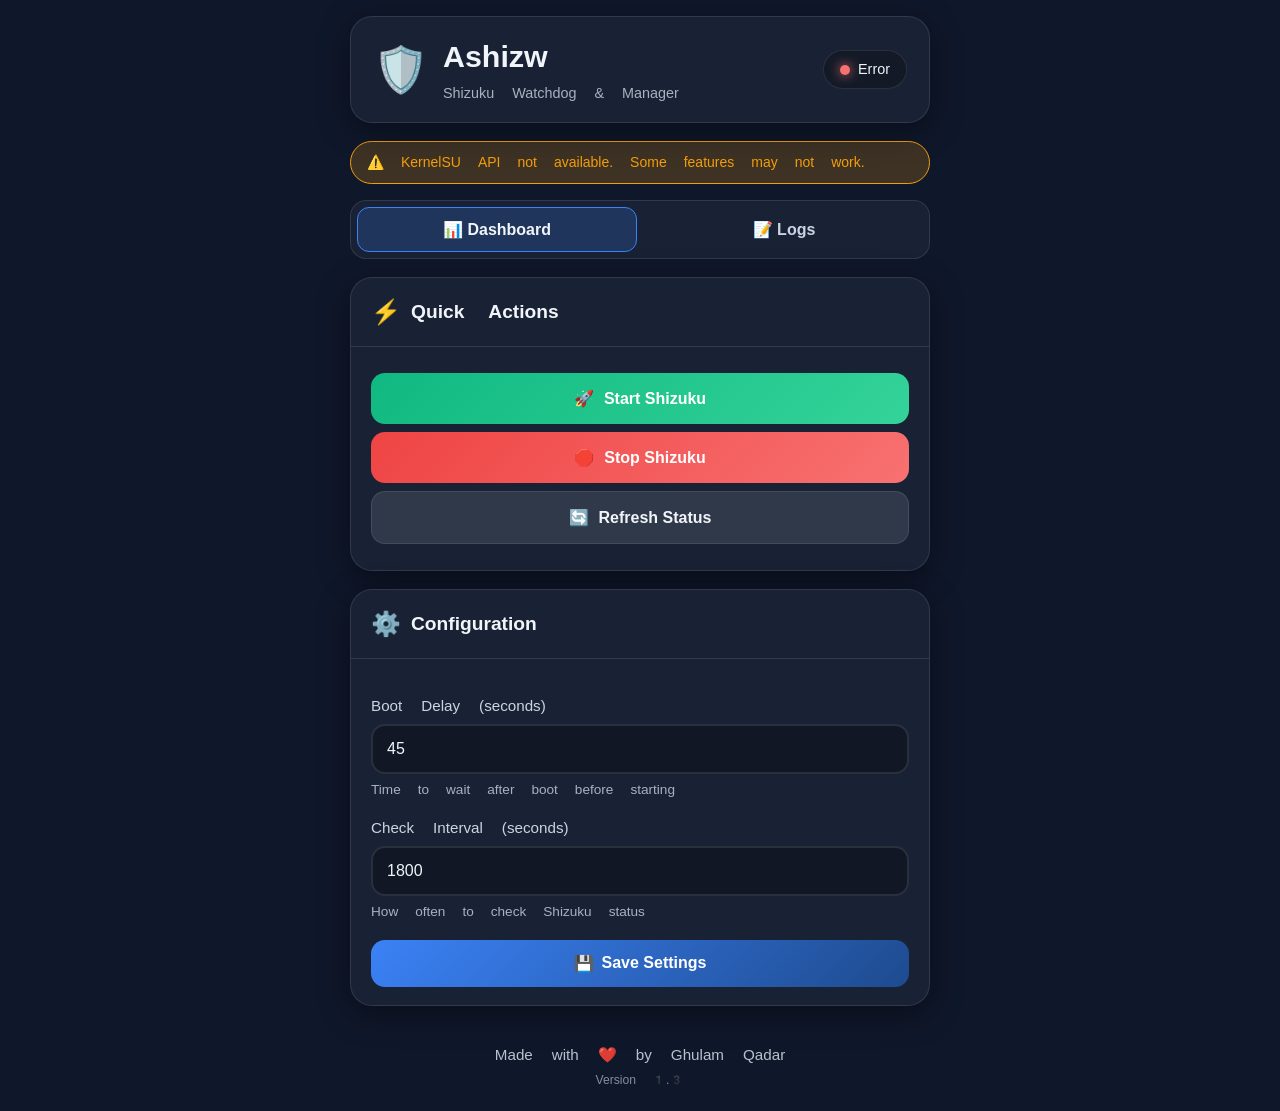
==== webroot/index.html @ 1e3f2cef "Add Ashizw WebUI and minor metadata tweaks Introduce a new web UI under webroot (index.html, app.js," ====
<!DOCTYPE html>
<html lang="en">
<head>
    <meta charset="UTF-8">
    <meta name="viewport" content="width=device-width, initial-scale=1.0, maximum-scale=1.0, user-scalable=yes">
    <title>Ashizw · Shizuku Watchdog</title>
    <link rel="stylesheet" href="style.css">
</head>
<body>
    <div class="app-container">
        <!-- Header -->
        <header class="app-header">
            <div class="header-content">
                <div class="logo">
                    <span class="logo-icon">🛡️</span>
                    <div class="logo-text">
                        <h1>Ashizw</h1>
                        <p class="subtitle">Shizuku Watchdog & Manager</p>
                    </div>
                </div>
                <div class="status-badge" id="headerStatus">
                    <span class="status-dot" id="statusDot"></span>
                    <span class="status-text" id="statusText">Checking...</span>
                </div>
            </div>
        </header>

        <!-- API Warning -->
        <div class="api-warning" id="apiWarning">
            ⚠️ KernelSU API not available. Some features may not work.
        </div>

        <!-- Tab Navigation -->
        <nav class="tab-navigation">
            <button class="tab-btn active" id="tabDashboardBtn">📊 Dashboard</button>
            <button class="tab-btn" id="tabLogsBtn">📝 Logs</button>
        </nav>

        <!-- Dashboard Tab -->
        <div id="dashboardTab" class="tab-content active">
            <div class="card">
                <div class="card-header">
                    <span class="card-icon">⚡</span>
                    <h2>Quick Actions</h2>
                </div>
                <div class="card-body">
                    <button class="action-btn btn-success" id="startBtn">
                        <span class="btn-icon">🚀</span> Start Shizuku
                    </button>
                    <button class="action-btn btn-danger" id="stopBtn">
                        <span class="btn-icon">🛑</span> Stop Shizuku
                    </button>
                    <button class="action-btn btn-secondary" id="refreshStatusBtn">
                        <span class="btn-icon">🔄</span> Refresh Status
                    </button>
                </div>
            </div>

            <div class="card">
                <div class="card-header">
                    <span class="card-icon">⚙️</span>
                    <h2>Configuration</h2>
                </div>
                <div class="card-body">
                    <div class="form-group">
                        <label for="bootDelay">Boot Delay (seconds)</label>
                        <input type="number" id="bootDelay" min="1" max="300" value="45">
                        <small class="form-hint">Time to wait after boot before starting</small>
                    </div>
                    <div class="form-group">
                        <label for="checkInterval">Check Interval (seconds)</label>
                        <input type="number" id="checkInterval" min="10" max="86400" value="1800">
                        <small class="form-hint">How often to check Shizuku status</small>
                    </div>
                    <button class="btn-primary" id="saveConfigBtn">
                        <span class="btn-icon">💾</span> Save Settings
                    </button>
                </div>
            </div>

            <footer class="app-footer">
                <p>Made with ❤️ by Ghulam Qadar</p>
                <p class="version" id="versionDisplay">Version <span id="versionValue">loading...</span></p>
            </footer>
        </div>

        <!-- Logs Tab -->
        <div id="logsTab" class="tab-content">
            <div class="logs-container">
                <div class="logs-header">
                    <div class="logs-title">
                        <span class="logs-icon">📝</span>
                        <h2>System Logs</h2>
                    </div>
                    <div class="logs-controls">
                        <button class="btn-small" id="refreshLogsBtn">
                            <span>🔄</span> Refresh
                        </button>
                        <button class="btn-small" id="clearLogsBtn">
                            <span>🗑️</span> Clear
                        </button>
                    </div>
                </div>
                <div class="logs-status">
                    <div class="logs-status-left">
                        <span class="live-indicator">🔴 LIVE</span>
                        <span class="logs-count" id="logsCount">0 entries</span>
                    </div>
                </div>
                <!-- Floating scroll arrows -->
                <div class="scroll-arrows">
                    <button id="scrollTopBtn" title="Scroll to top">⬆️</button>
                    <button id="scrollBottomBtn" title="Scroll to bottom">⬇️</button>
                </div>
                <div id="logsContainer" class="logs-content">
                    <div class="log-entry loading">Loading logs...</div>
                </div>
            </div>
        </div>
    </div>

    <script src="app.js"></script>
</body>
</html>
---- webroot/style.css ----
/* Ashizw WebUI - Hybrid Mount theme */
* {
    margin: 0;
    padding: 0;
    box-sizing: border-box;
}

:root {
    --bg-dark: #0f172a;
    --card-bg: rgba(30, 41, 59, 0.7);
    --primary: #3b82f6;
    --primary-dark: #1e4b8f;
    --success: #10b981;
    --success-light: #34d399;
    --danger: #ef4444;
    --danger-light: #f87171;
    --warning: #f59e0b;
    --text: #f1f5f9;
    --text-secondary: #cbd5e1;
    --border: rgba(255, 255, 255, 0.1);
}

body {
    font-family: -apple-system, BlinkMacSystemFont, 'Segoe UI', Roboto, Oxygen, Ubuntu, 'Apple Color Emoji', 'Segoe UI Emoji', 'Segoe UI Symbol', 'Noto Color Emoji', sans-serif;
    background: var(--bg-dark);
    color: var(--text);
    min-height: 100vh;
    line-height: 1.5;
    padding: 16px;
}

.app-container {
    max-width: 580px;
    margin: 0 auto;
}

/* Header */
.app-header {
    margin-bottom: 18px;
    padding: 18px 22px;
    background: var(--card-bg);
    backdrop-filter: blur(10px);
    border-radius: 22px;
    box-shadow: 0 8px 32px rgba(0,0,0,0.4);
    border: 1px solid var(--border);
}

.header-content {
    display: flex;
    justify-content: space-between;
    align-items: center;
    flex-wrap: wrap;
    gap: 12px;
}

.logo {
    display: flex;
    align-items: center;
    gap: 14px;
}

.logo-icon {
    font-size: 2.8em;
}

.logo-text h1 {
    font-size: 1.9em;
    margin-bottom: 2px;
}

.subtitle {
    opacity: 0.8;
    font-size: 0.9em;
    color: var(--text-secondary);
}

.status-badge {
    display: flex;
    align-items: center;
    gap: 8px;
    padding: 8px 16px;
    background: rgba(0,0,0,0.3);
    border-radius: 40px;
    font-size: 0.9em;
    backdrop-filter: blur(4px);
    border: 1px solid var(--border);
}

.status-dot {
    width: 10px;
    height: 10px;
    border-radius: 50%;
    background: #94a3b8;
    animation: pulse 2s ease-in-out infinite;
}

.status-dot.running {
    background: var(--success-light);
    box-shadow: 0 0 12px var(--success-light);
}

.status-dot.stopped {
    background: var(--danger-light);
    box-shadow: 0 0 12px var(--danger-light);
}

.api-warning {
    background: rgba(245,158,11,0.2);
    border: 1px solid var(--warning);
    color: var(--warning);
    padding: 10px 16px;
    border-radius: 30px;
    margin-bottom: 16px;
    font-size: 14px;
    display: none;
    align-items: center;
    gap: 8px;
}

.api-warning.show {
    display: flex;
}

/* Tabs */
.tab-navigation {
    display: flex;
    gap: 8px;
    margin-bottom: 18px;
    background: var(--card-bg);
    backdrop-filter: blur(10px);
    padding: 6px;
    border-radius: 16px;
    border: 1px solid var(--border);
}

.tab-btn {
    flex: 1;
    display: flex;
    align-items: center;
    justify-content: center;
    gap: 8px;
    padding: 12px;
    background: transparent;
    border: none;
    border-radius: 12px;
    color: var(--text-secondary);
    font-size: 1em;
    font-weight: 600;
    cursor: pointer;
    transition: all 0.2s ease;
}

.tab-btn.active {
    background: rgba(59,130,246,0.2);
    color: var(--text);
    border: 1px solid var(--primary);
}

.tab-btn:focus,
.tab-btn:focus-visible {
    outline: none;
    box-shadow: none;
}

.tab-content {
    display: none;
}

.tab-content.active {
    display: block;
}

/* Cards */
.card {
    background: var(--card-bg);
    backdrop-filter: blur(10px);
    border-radius: 22px;
    margin-bottom: 18px;
    box-shadow: 0 8px 32px rgba(0,0,0,0.4);
    border: 1px solid var(--border);
}

.card-header {
    display: flex;
    align-items: center;
    gap: 10px;
    padding: 16px 20px;
    border-bottom: 1px solid var(--border);
}

.card-icon {
    font-size: 1.5em;
}

.card-header h2 {
    font-size: 1.2em;
    font-weight: 600;
}

.card-body {
    padding: 18px 20px;
}

/* Buttons */
.action-btn {
    display: flex;
    align-items: center;
    justify-content: center;
    gap: 10px;
    width: 100%;
    padding: 16px;
    margin: 8px 0;
    border: none;
    border-radius: 14px;
    font-size: 1em;
    font-weight: 600;
    cursor: pointer;
    transition: all 0.2s ease;
}

.action-btn:hover {
    transform: translateY(-2px);
    box-shadow: 0 8px 20px rgba(0,0,0,0.5);
}

.action-btn:active {
    transform: scale(0.98);
    transition: transform 0.1s;
}

.btn-success {
    background: linear-gradient(135deg, var(--success), var(--success-light));
    color: white;
}

.btn-danger {
    background: linear-gradient(135deg, var(--danger), var(--danger-light));
    color: white;
}

.btn-secondary {
    background: rgba(255,255,255,0.1);
    color: var(--text);
    border: 1px solid var(--border);
}

.btn-primary {
    display: flex;
    align-items: center;
    justify-content: center;
    gap: 8px;
    width: 100%;
    padding: 14px;
    margin-top: 12px;
    border: none;
    border-radius: 14px;
    background: linear-gradient(135deg, var(--primary), var(--primary-dark));
    color: white;
    font-size: 1em;
    font-weight: 600;
    cursor: pointer;
    transition: all 0.2s ease;
}

.btn-primary:active {
    transform: scale(0.98);
    transition: transform 0.1s;
}

.btn-primary:focus,
.action-btn:focus,
.btn-small:focus {
    outline: none;
    box-shadow: none;
}

/* Form */
.form-group {
    margin: 18px 0;
}

.form-group label {
    display: block;
    margin-bottom: 6px;
    font-weight: 500;
    color: var(--text-secondary);
    font-size: 0.95em;
}

.form-group input[type="number"] {
    width: 100%;
    padding: 14px;
    border: 2px solid var(--border);
    border-radius: 14px;
    background: rgba(0,0,0,0.3);
    color: var(--text);
    font-size: 1em;
}

.form-group input:focus {
    outline: none;
    border-color: var(--primary);
    background: rgba(0,0,0,0.5);
}

.form-hint {
    display: block;
    margin-top: 5px;
    font-size: 0.85em;
    color: var(--text-secondary);
    opacity: 0.8;
}

/* Logs container */
.logs-container {
    background: var(--card-bg);
    backdrop-filter: blur(10px);
    border-radius: 22px;
    overflow: hidden;
    box-shadow: 0 8px 32px rgba(0,0,0,0.4);
    display: flex;
    flex-direction: column;
    border: 1px solid var(--border);
    position: relative;
}

.logs-header {
    display: flex;
    justify-content: space-between;
    align-items: center;
    padding: 16px 20px;
    border-bottom: 1px solid var(--border);
}

.logs-title {
    display: flex;
    align-items: center;
    gap: 8px;
}

.logs-title h2 {
    font-size: 1.2em;
}

.logs-controls {
    display: flex;
    gap: 8px;
    align-items: center;
}

.btn-small {
    display: flex;
    align-items: center;
    gap: 4px;
    padding: 8px 14px;
    border: none;
    border-radius: 30px;
    background: rgba(0,0,0,0.3);
    color: var(--text);
    font-size: 0.9em;
    cursor: pointer;
    border: 1px solid var(--border);
    transition: background 0.2s;
}

.btn-small:hover {
    background: rgba(255,255,255,0.15);
}

.btn-small:active {
    transform: scale(0.96);
    transition: transform 0.1s;
}

/* Floating scroll buttons */
.scroll-arrows {
    position: absolute;
    right: 8px;
    top: 50%;
    transform: translateY(-50%);
    display: flex;
    flex-direction: column;
    gap: 8px;
    z-index: 10;
}
.scroll-arrows button {
    pointer-events: auto;
    background: rgba(0,0,0,0.4);
    border: 1px solid rgba(255,255,255,0.2);
    color: white;
    width: 40px;
    height: 40px;
    border-radius: 50%;
    font-size: 1.4em;
    display: flex;
    align-items: center;
    justify-content: center;
    cursor: pointer;
    opacity: 0.6;
    backdrop-filter: blur(4px);
    transition: opacity 0.2s, background 0.2s, transform 0.1s;
    box-shadow: 0 2px 8px rgba(0,0,0,0.3);
}
.scroll-arrows button:hover {
    opacity: 1;
    background: rgba(255,255,255,0.2);
}
.scroll-arrows button:active {
    transform: scale(0.9);
    transition: transform 0.1s;
}
.scroll-arrows button:focus {
    outline: none;
    box-shadow: none;
}

.logs-status {
    display: flex;
    justify-content: space-between;
    align-items: center;
    padding: 12px 20px;
    background: rgba(0,0,0,0.3);
    border-bottom: 1px solid var(--border);
    font-size: 0.9em;
}

.logs-status-left {
    display: flex;
    align-items: center;
    gap: 15px;
}

.live-indicator {
    display: flex;
    align-items: center;
    gap: 5px;
    color: var(--danger-light);
    font-weight: 600;
    animation: pulse 2s ease-in-out infinite;
}

.logs-count {
    color: var(--text-secondary);
}

.logs-content {
    flex: 1;
    overflow-y: auto;
    padding: 15px;
    background: rgba(0,0,0,0.5);
    font-family: 'Courier New', monospace;
    font-size: 0.9em;
    max-height: 60vh;
    min-height: 350px;
}

.log-entry {
    padding: 8px 12px;
    margin: 6px 0;
    background: rgba(255,255,255,0.03);
    border-radius: 8px;
    border-left: 4px solid var(--primary);
    word-break: break-word;
    white-space: pre-wrap;
    color: var(--text-secondary);
}

.log-entry.error {
    border-left-color: var(--danger);
}

.log-entry.success {
    border-left-color: var(--success);
}

.log-entry.warning {
    border-left-color: var(--warning);
}

/* Footer */
.app-footer {
    text-align: center;
    padding: 20px 10px 5px;
    opacity: 0.9;
    font-size: 0.95em;
    color: var(--text-secondary);
}

.version {
    margin-top: 5px;
    font-size: 0.8em;
    opacity: 0.7;
}

.loading {
    animation: pulse 1.5s ease-in-out infinite;
    opacity: 0.7;
}

@keyframes pulse {
    0%, 100% { opacity: 1; }
    50% { opacity: 0.6; }
}

/* Scrollbar */
.logs-content::-webkit-scrollbar {
    width: 6px;
}
.logs-content::-webkit-scrollbar-track {
    background: rgba(0,0,0,0.2);
}
.logs-content::-webkit-scrollbar-thumb {
    background: rgba(255,255,255,0.15);
    border-radius: 4px;
}

@media (max-width: 500px) {
    body { padding: 8px; }
    .app-container { max-width: 100%; }
    .header-content { flex-direction: column; text-align: center; }
    .logo { flex-direction: column; }
    .tab-navigation { flex-direction: column; }
    .logs-status { flex-direction: column; align-items: flex-start; gap: 8px; }
    .scroll-arrows { right: 4px; }
    .scroll-arrows button { width: 36px; height: 36px; font-size: 1.2em; }
}

button:disabled {
    opacity: 0.5;
    pointer-events: none;
}
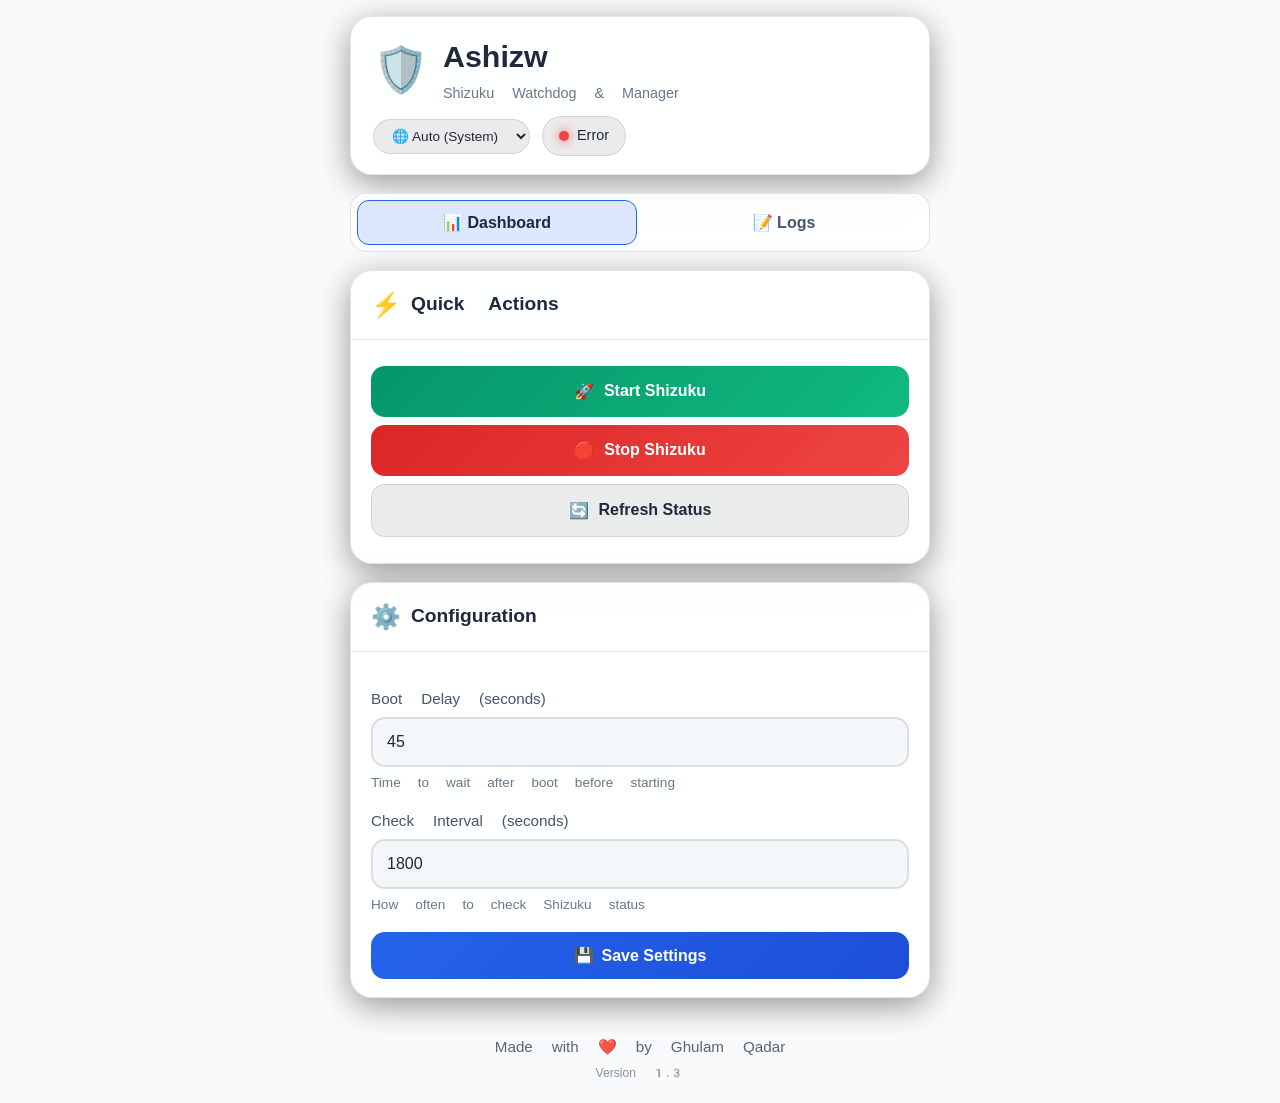
==== commit d084710b: "Remove toast functionality from KSU action script and add theme switching to WebUI Key features impl" ====
--- a/webroot/index.html
+++ b/webroot/index.html
@@ -18,9 +18,18 @@
                         <p class="subtitle">Shizuku Watchdog & Manager</p>
                     </div>
                 </div>
-                <div class="status-badge" id="headerStatus">
-                    <span class="status-dot" id="statusDot"></span>
-                    <span class="status-text" id="statusText">Checking...</span>
+                <div class="header-actions">
+                    <div class="theme-selector">
+                        <select id="themeSelect" title="Select Theme">
+                            <option value="auto">🌐 Auto (System)</option>
+                            <option value="dark">🌙 Dark</option>
+                            <option value="light">☀️ Light</option>
+                        </select>
+                    </div>
+                    <div class="status-badge" id="headerStatus">
+                        <span class="status-dot" id="statusDot"></span>
+                        <span class="status-text" id="statusText">Checking...</span>
+                    </div>
                 </div>
             </div>
         </header>
--- a/webroot/style.css
+++ b/webroot/style.css
@@ -1,4 +1,4 @@
-/* Ashizw WebUI - Hybrid Mount theme */
+/* Ashizw WebUI - Hybrid Mount theme with Light/Dark/Auto support */
 * {
     margin: 0;
     padding: 0;
@@ -6,6 +6,7 @@
 }
 
 :root {
+    /* Dark theme (default) */
     --bg-dark: #0f172a;
     --card-bg: rgba(30, 41, 59, 0.7);
     --primary: #3b82f6;
@@ -18,6 +19,53 @@
     --text: #f1f5f9;
     --text-secondary: #cbd5e1;
     --border: rgba(255, 255, 255, 0.1);
+    --input-bg: rgba(0, 0, 0, 0.3);
+    --input-bg-focus: rgba(0, 0, 0, 0.5);
+    --log-bg: rgba(0, 0, 0, 0.5);
+    --log-entry-bg: rgba(255, 255, 255, 0.03);
+    --scrollbar-track: rgba(0, 0, 0, 0.2);
+    --scrollbar-thumb: rgba(255, 255, 255, 0.15);
+    --btn-secondary-bg: rgba(255, 255, 255, 0.1);
+    --btn-small-bg: rgba(0, 0, 0, 0.3);
+    --btn-small-hover: rgba(255, 255, 255, 0.15);
+    --status-badge-bg: rgba(0, 0, 0, 0.3);
+    --scroll-arrow-bg: rgba(0, 0, 0, 0.4);
+    --scroll-arrow-border: rgba(255, 255, 255, 0.2);
+    --scroll-arrow-hover: rgba(255, 255, 255, 0.2);
+    --tab-active-bg: rgba(59, 130, 246, 0.2);
+    --api-warning-bg: rgba(245, 158, 11, 0.2);
+    --logs-status-bg: rgba(0, 0, 0, 0.3);
+}
+
+[data-theme="light"] {
+    --bg-dark: #f8fafc;
+    --card-bg: rgba(255, 255, 255, 0.85);
+    --primary: #2563eb;
+    --primary-dark: #1d4ed8;
+    --success: #059669;
+    --success-light: #10b981;
+    --danger: #dc2626;
+    --danger-light: #ef4444;
+    --warning: #d97706;
+    --text: #1e293b;
+    --text-secondary: #475569;
+    --border: rgba(0, 0, 0, 0.1);
+    --input-bg: rgba(241, 245, 249, 0.8);
+    --input-bg-focus: rgba(241, 245, 249, 1);
+    --log-bg: rgba(241, 245, 249, 0.6);
+    --log-entry-bg: rgba(0, 0, 0, 0.03);
+    --scrollbar-track: rgba(0, 0, 0, 0.1);
+    --scrollbar-thumb: rgba(0, 0, 0, 0.2);
+    --btn-secondary-bg: rgba(0, 0, 0, 0.08);
+    --btn-small-bg: rgba(241, 245, 249, 0.8);
+    --btn-small-hover: rgba(0, 0, 0, 0.1);
+    --status-badge-bg: rgba(0, 0, 0, 0.08);
+    --scroll-arrow-bg: rgba(241, 245, 249, 0.8);
+    --scroll-arrow-border: rgba(0, 0, 0, 0.15);
+    --scroll-arrow-hover: rgba(0, 0, 0, 0.15);
+    --tab-active-bg: rgba(37, 99, 235, 0.15);
+    --api-warning-bg: rgba(217, 119, 6, 0.15);
+    --logs-status-bg: rgba(0, 0, 0, 0.06);
 }
 
 body {
@@ -27,6 +75,7 @@
     min-height: 100vh;
     line-height: 1.5;
     padding: 16px;
+    transition: background 0.3s ease, color 0.3s ease;
 }
 
 .app-container {
@@ -53,6 +102,45 @@
     gap: 12px;
 }
 
+.header-actions {
+    display: flex;
+    align-items: center;
+    gap: 12px;
+    flex-wrap: wrap;
+}
+
+.theme-selector {
+    display: flex;
+    align-items: center;
+}
+
+.theme-selector select {
+    padding: 8px 14px;
+    border-radius: 30px;
+    border: 1px solid var(--border);
+    background: var(--status-badge-bg);
+    color: var(--text);
+    font-size: 0.85em;
+    font-weight: 500;
+    cursor: pointer;
+    backdrop-filter: blur(4px);
+    transition: all 0.2s ease;
+    outline: none;
+}
+
+.theme-selector select:hover {
+    background: var(--btn-small-hover);
+}
+
+.theme-selector select:focus {
+    border-color: var(--primary);
+}
+
+.theme-selector select option {
+    background: var(--card-bg);
+    color: var(--text);
+}
+
 .logo {
     display: flex;
     align-items: center;
@@ -79,33 +167,15 @@
     align-items: center;
     gap: 8px;
     padding: 8px 16px;
-    background: rgba(0,0,0,0.3);
+    background: var(--status-badge-bg);
     border-radius: 40px;
     font-size: 0.9em;
     backdrop-filter: blur(4px);
     border: 1px solid var(--border);
 }
 
-.status-dot {
-    width: 10px;
-    height: 10px;
-    border-radius: 50%;
-    background: #94a3b8;
-    animation: pulse 2s ease-in-out infinite;
-}
-
-.status-dot.running {
-    background: var(--success-light);
-    box-shadow: 0 0 12px var(--success-light);
-}
-
-.status-dot.stopped {
-    background: var(--danger-light);
-    box-shadow: 0 0 12px var(--danger-light);
-}
-
 .api-warning {
-    background: rgba(245,158,11,0.2);
+    background: var(--api-warning-bg);
     border: 1px solid var(--warning);
     color: var(--warning);
     padding: 10px 16px;
@@ -117,8 +187,22 @@
     gap: 8px;
 }
 
-.api-warning.show {
-    display: flex;
+.status-dot {
+    width: 10px;
+    height: 10px;
+    border-radius: 50%;
+    background: #94a3b8;
+    animation: pulse 2s ease-in-out infinite;
+}
+
+.status-dot.running {
+    background: var(--success-light);
+    box-shadow: 0 0 12px var(--success-light);
+}
+
+.status-dot.stopped {
+    background: var(--danger-light);
+    box-shadow: 0 0 12px var(--danger-light);
 }
 
 /* Tabs */
@@ -151,7 +235,7 @@
 }
 
 .tab-btn.active {
-    background: rgba(59,130,246,0.2);
+    background: var(--tab-active-bg);
     color: var(--text);
     border: 1px solid var(--primary);
 }
@@ -239,7 +323,7 @@
 }
 
 .btn-secondary {
-    background: rgba(255,255,255,0.1);
+    background: var(--btn-secondary-bg);
     color: var(--text);
     border: 1px solid var(--border);
 }
@@ -292,7 +376,7 @@
     padding: 14px;
     border: 2px solid var(--border);
     border-radius: 14px;
-    background: rgba(0,0,0,0.3);
+    background: var(--input-bg);
     color: var(--text);
     font-size: 1em;
 }
@@ -300,7 +384,7 @@
 .form-group input:focus {
     outline: none;
     border-color: var(--primary);
-    background: rgba(0,0,0,0.5);
+    background: var(--input-bg-focus);
 }
 
 .form-hint {
@@ -355,7 +439,7 @@
     padding: 8px 14px;
     border: none;
     border-radius: 30px;
-    background: rgba(0,0,0,0.3);
+    background: var(--btn-small-bg);
     color: var(--text);
     font-size: 0.9em;
     cursor: pointer;
@@ -364,7 +448,7 @@
 }
 
 .btn-small:hover {
-    background: rgba(255,255,255,0.15);
+    background: var(--btn-small-hover);
 }
 
 .btn-small:active {
@@ -385,9 +469,9 @@
 }
 .scroll-arrows button {
     pointer-events: auto;
-    background: rgba(0,0,0,0.4);
-    border: 1px solid rgba(255,255,255,0.2);
-    color: white;
+    background: var(--scroll-arrow-bg);
+    border: 1px solid var(--scroll-arrow-border);
+    color: var(--text);
     width: 40px;
     height: 40px;
     border-radius: 50%;
@@ -403,7 +487,7 @@
 }
 .scroll-arrows button:hover {
     opacity: 1;
-    background: rgba(255,255,255,0.2);
+    background: var(--scroll-arrow-hover);
 }
 .scroll-arrows button:active {
     transform: scale(0.9);
@@ -419,7 +503,7 @@
     justify-content: space-between;
     align-items: center;
     padding: 12px 20px;
-    background: rgba(0,0,0,0.3);
+    background: var(--logs-status-bg);
     border-bottom: 1px solid var(--border);
     font-size: 0.9em;
 }
@@ -447,7 +531,7 @@
     flex: 1;
     overflow-y: auto;
     padding: 15px;
-    background: rgba(0,0,0,0.5);
+    background: var(--log-bg);
     font-family: 'Courier New', monospace;
     font-size: 0.9em;
     max-height: 60vh;
@@ -457,7 +541,7 @@
 .log-entry {
     padding: 8px 12px;
     margin: 6px 0;
-    background: rgba(255,255,255,0.03);
+    background: var(--log-entry-bg);
     border-radius: 8px;
     border-left: 4px solid var(--primary);
     word-break: break-word;
@@ -507,10 +591,10 @@
     width: 6px;
 }
 .logs-content::-webkit-scrollbar-track {
-    background: rgba(0,0,0,0.2);
+    background: var(--scrollbar-track);
 }
 .logs-content::-webkit-scrollbar-thumb {
-    background: rgba(255,255,255,0.15);
+    background: var(--scrollbar-thumb);
     border-radius: 4px;
 }
 
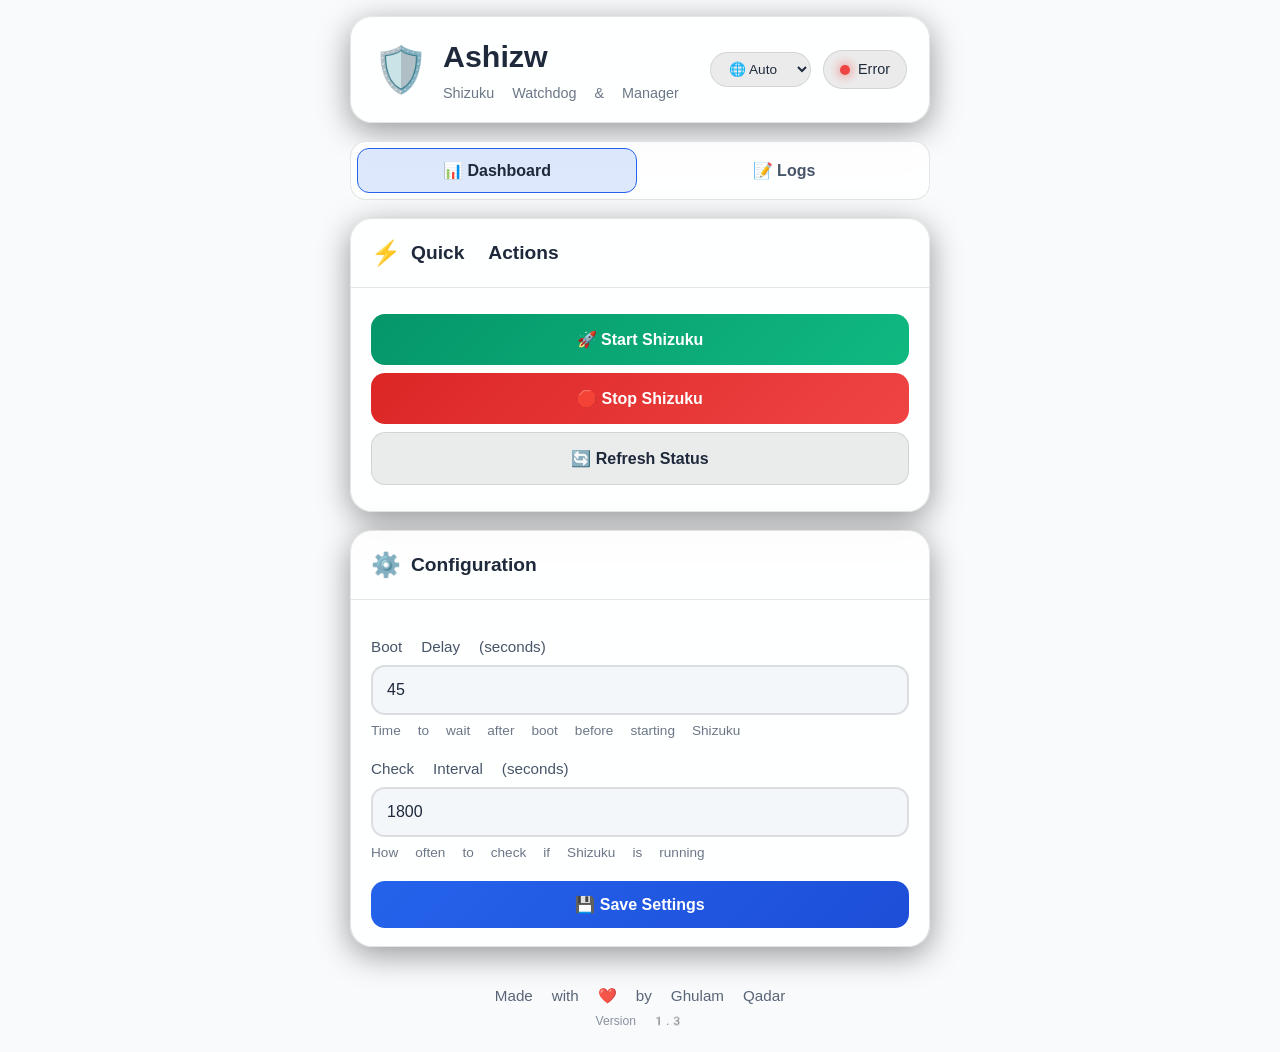
==== commit a2f80203: "Title: Update CI/CD workflows and core scripts with enhanced functionality Key features implemented:" ====
--- a/webroot/index.html
+++ b/webroot/index.html
@@ -15,20 +15,20 @@
                     <span class="logo-icon">🛡️</span>
                     <div class="logo-text">
                         <h1>Ashizw</h1>
-                        <p class="subtitle">Shizuku Watchdog & Manager</p>
+                        <p class="subtitle">Shizuku Watchdog &amp; Manager</p>
                     </div>
                 </div>
                 <div class="header-actions">
                     <div class="theme-selector">
                         <select id="themeSelect" title="Select Theme">
-                            <option value="auto">🌐 Auto (System)</option>
+                            <option value="auto">🌐 Auto</option>
                             <option value="dark">🌙 Dark</option>
                             <option value="light">☀️ Light</option>
                         </select>
                     </div>
                     <div class="status-badge" id="headerStatus">
                         <span class="status-dot" id="statusDot"></span>
-                        <span class="status-text" id="statusText">Checking...</span>
+                        <span id="statusText">Checking...</span>
                     </div>
                 </div>
             </div>
@@ -54,13 +54,13 @@
                 </div>
                 <div class="card-body">
                     <button class="action-btn btn-success" id="startBtn">
-                        <span class="btn-icon">🚀</span> Start Shizuku
+                        🚀 Start Shizuku
                     </button>
                     <button class="action-btn btn-danger" id="stopBtn">
-                        <span class="btn-icon">🛑</span> Stop Shizuku
+                        🛑 Stop Shizuku
                     </button>
                     <button class="action-btn btn-secondary" id="refreshStatusBtn">
-                        <span class="btn-icon">🔄</span> Refresh Status
+                        🔄 Refresh Status
                     </button>
                 </div>
             </div>
@@ -74,22 +74,22 @@
                     <div class="form-group">
                         <label for="bootDelay">Boot Delay (seconds)</label>
                         <input type="number" id="bootDelay" min="1" max="300" value="45">
-                        <small class="form-hint">Time to wait after boot before starting</small>
+                        <small class="form-hint">Time to wait after boot before starting Shizuku</small>
                     </div>
                     <div class="form-group">
                         <label for="checkInterval">Check Interval (seconds)</label>
                         <input type="number" id="checkInterval" min="10" max="86400" value="1800">
-                        <small class="form-hint">How often to check Shizuku status</small>
+                        <small class="form-hint">How often to check if Shizuku is running</small>
                     </div>
                     <button class="btn-primary" id="saveConfigBtn">
-                        <span class="btn-icon">💾</span> Save Settings
+                        💾 Save Settings
                     </button>
                 </div>
             </div>
 
             <footer class="app-footer">
                 <p>Made with ❤️ by Ghulam Qadar</p>
-                <p class="version" id="versionDisplay">Version <span id="versionValue">loading...</span></p>
+                <p class="version">Version <span id="versionValue">loading...</span></p>
             </footer>
         </div>
 
@@ -98,31 +98,30 @@
             <div class="logs-container">
                 <div class="logs-header">
                     <div class="logs-title">
-                        <span class="logs-icon">📝</span>
+                        <span>📝</span>
                         <h2>System Logs</h2>
                     </div>
                     <div class="logs-controls">
-                        <button class="btn-small" id="refreshLogsBtn">
-                            <span>🔄</span> Refresh
-                        </button>
-                        <button class="btn-small" id="clearLogsBtn">
-                            <span>🗑️</span> Clear
-                        </button>
+                        <button class="btn-small" id="refreshLogsBtn">🔄 Refresh</button>
+                        <button class="btn-small" id="clearLogsBtn">🗑️ Clear</button>
                     </div>
                 </div>
                 <div class="logs-status">
                     <div class="logs-status-left">
-                        <span class="live-indicator">🔴 LIVE</span>
+                        <span class="live-indicator">
+                            <span class="live-dot"></span> LIVE
+                        </span>
                         <span class="logs-count" id="logsCount">0 entries</span>
+                        <span class="auto-refresh-badge">↻ 15s</span>
                     </div>
                 </div>
                 <!-- Floating scroll arrows -->
                 <div class="scroll-arrows">
-                    <button id="scrollTopBtn" title="Scroll to top">⬆️</button>
-                    <button id="scrollBottomBtn" title="Scroll to bottom">⬇️</button>
+                    <button id="scrollTopBtn" title="Scroll to top">↑</button>
+                    <button id="scrollBottomBtn" title="Scroll to bottom">↓</button>
                 </div>
                 <div id="logsContainer" class="logs-content">
-                    <div class="log-entry loading">Loading logs...</div>
+                    <div class="log-entry">Loading logs...</div>
                 </div>
             </div>
         </div>
@@ -130,4 +129,4 @@
 
     <script src="app.js"></script>
 </body>
-</html>+</html>
--- a/webroot/style.css
+++ b/webroot/style.css
@@ -75,7 +75,8 @@
     min-height: 100vh;
     line-height: 1.5;
     padding: 16px;
-    transition: background 0.3s ease, color 0.3s ease;
+    -webkit-font-smoothing: antialiased;
+    -moz-osx-font-smoothing: grayscale;
 }
 
 .app-container {
@@ -124,7 +125,7 @@
     font-weight: 500;
     cursor: pointer;
     backdrop-filter: blur(4px);
-    transition: all 0.2s ease;
+    transition: transform 0.2s ease, opacity 0.2s ease;
     outline: none;
 }
 
@@ -192,7 +193,7 @@
     height: 10px;
     border-radius: 50%;
     background: #94a3b8;
-    animation: pulse 2s ease-in-out infinite;
+    animation: shadow-pulse 2s ease-in-out infinite;
 }
 
 .status-dot.running {
@@ -231,7 +232,7 @@
     font-size: 1em;
     font-weight: 600;
     cursor: pointer;
-    transition: all 0.2s ease;
+    transition: transform 0.2s ease, opacity 0.2s ease;
 }
 
 .tab-btn.active {
@@ -299,7 +300,7 @@
     font-size: 1em;
     font-weight: 600;
     cursor: pointer;
-    transition: all 0.2s ease;
+    transition: transform 0.2s ease, opacity 0.2s ease;
 }
 
 .action-btn:hover {
@@ -343,7 +344,7 @@
     font-size: 1em;
     font-weight: 600;
     cursor: pointer;
-    transition: all 0.2s ease;
+    transition: transform 0.2s ease, opacity 0.2s ease;
 }
 
 .btn-primary:active {
@@ -444,7 +445,7 @@
     font-size: 0.9em;
     cursor: pointer;
     border: 1px solid var(--border);
-    transition: background 0.2s;
+    transition: background-color 0.3s ease;
 }
 
 .btn-small:hover {
@@ -520,7 +521,7 @@
     gap: 5px;
     color: var(--danger-light);
     font-weight: 600;
-    animation: pulse 2s ease-in-out infinite;
+    animation: shadow-pulse 2s ease-in-out infinite;
 }
 
 .logs-count {
@@ -581,6 +582,11 @@
     opacity: 0.7;
 }
 
+@keyframes shadow-pulse {
+    0%, 100% { box-shadow: 0 0 12px var(--success-light); }
+    50% { box-shadow: 0 0 6px var(--success-light); }
+}
+
 @keyframes pulse {
     0%, 100% { opacity: 1; }
     50% { opacity: 0.6; }
